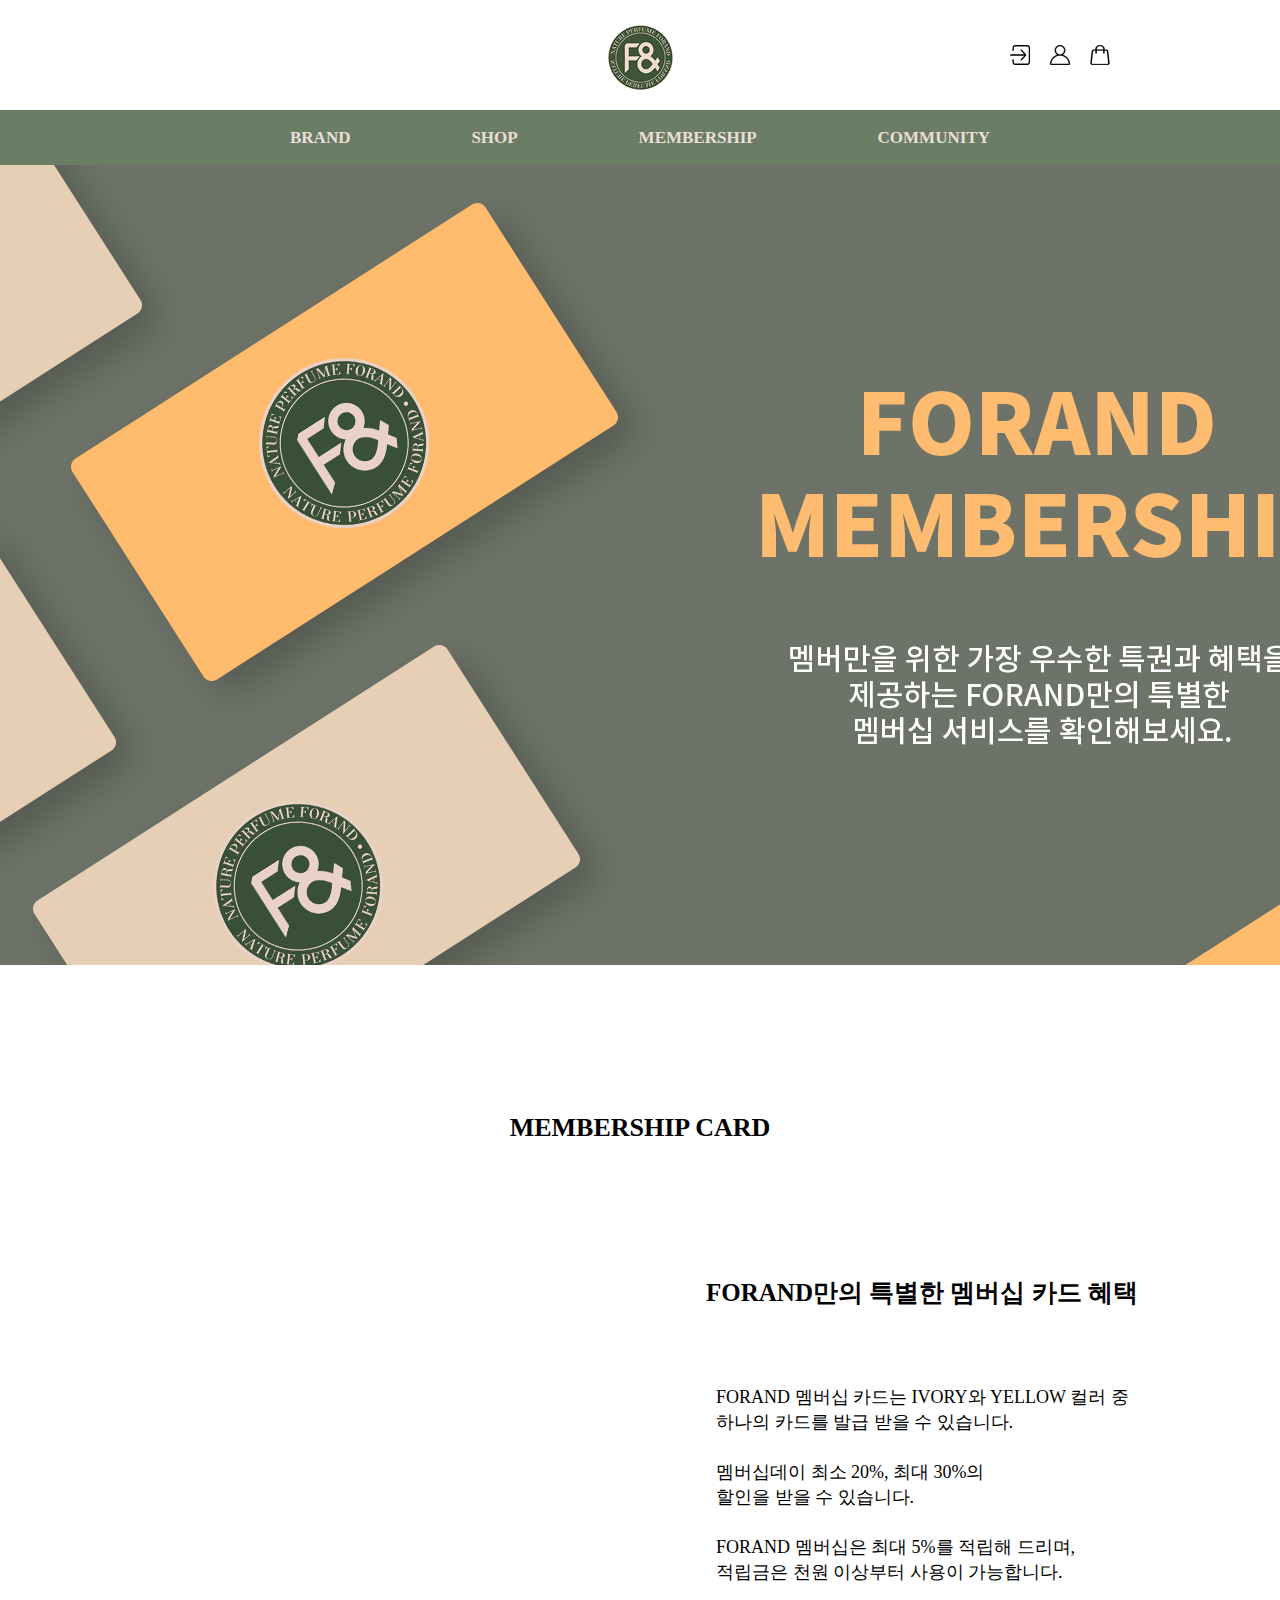
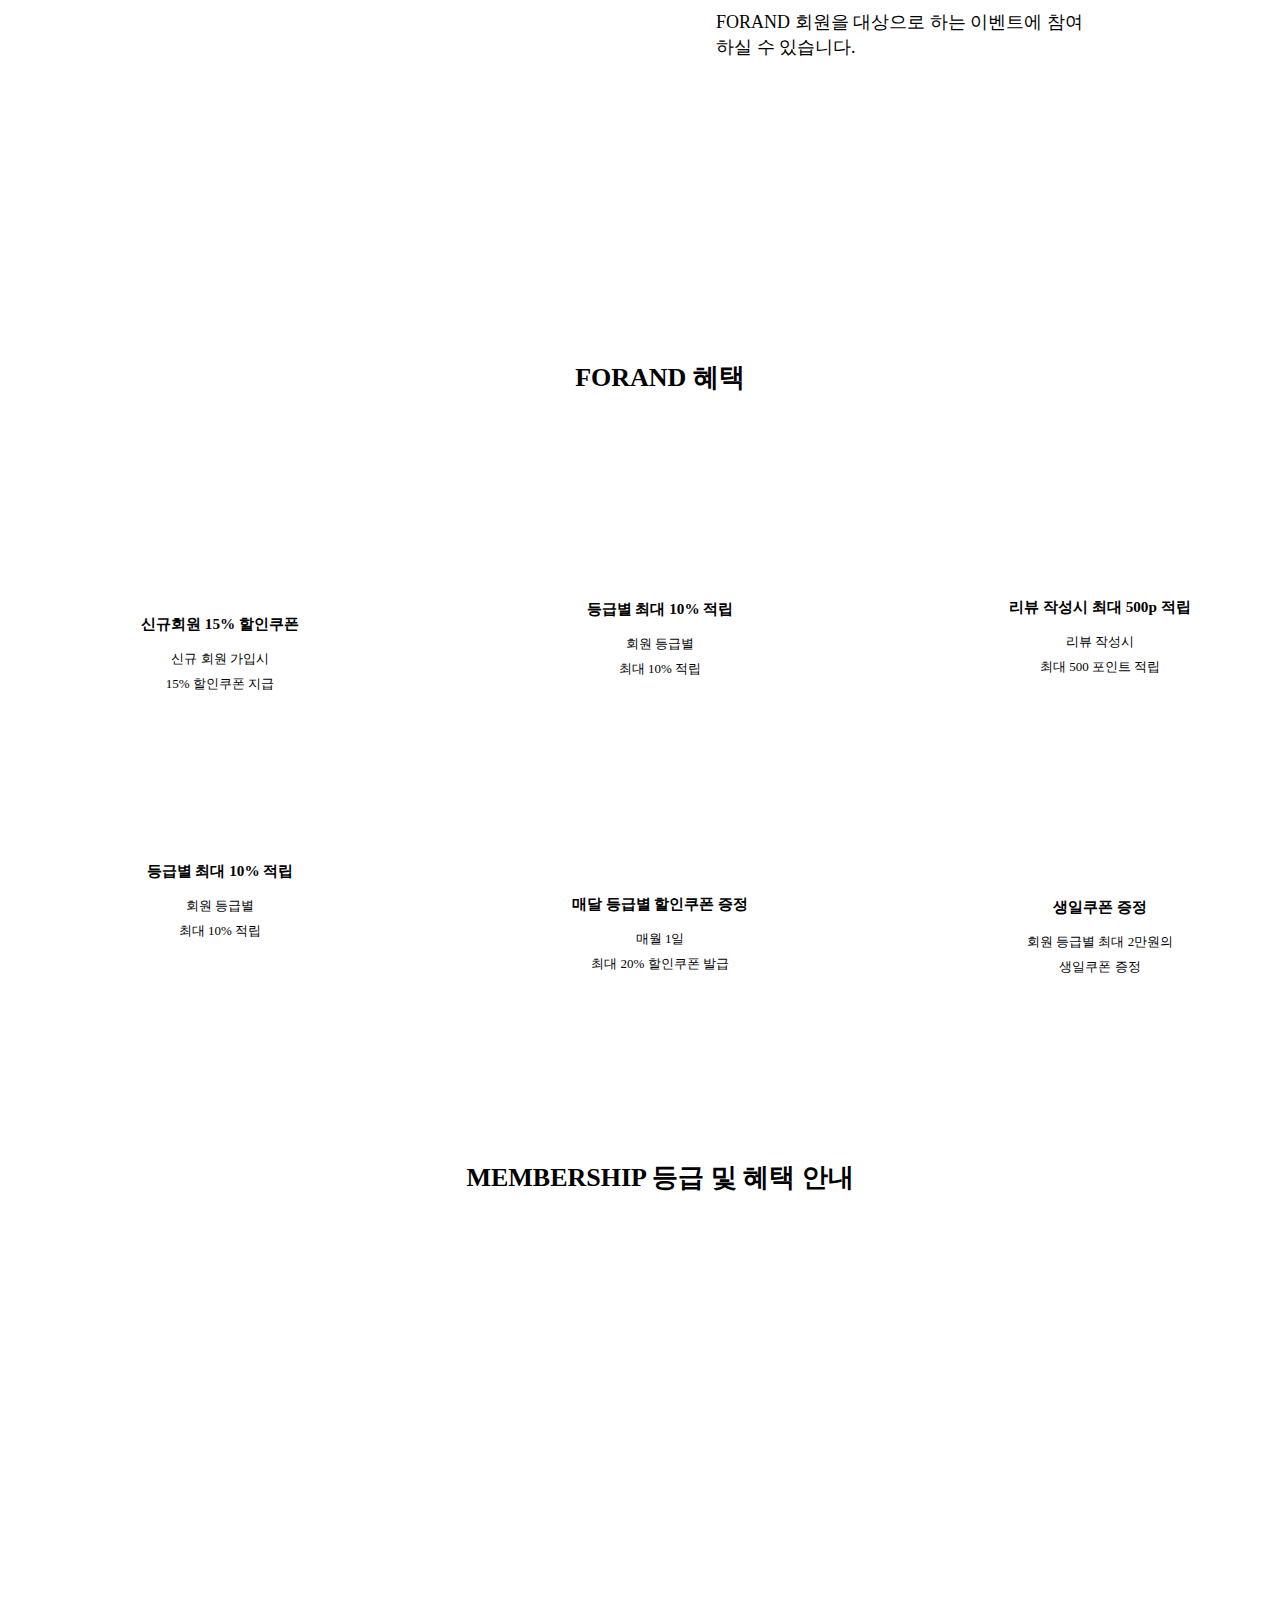
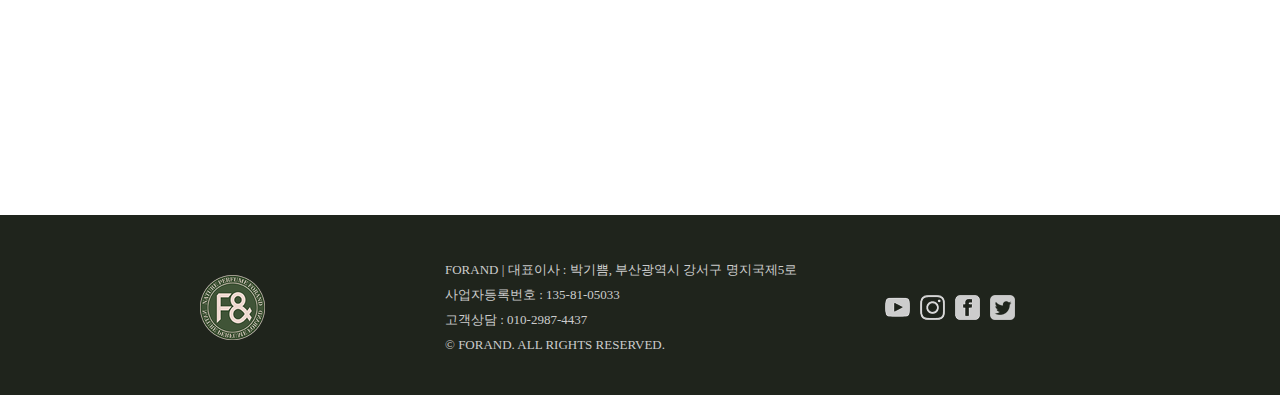
==== index.html @ 282c0494 "Update index.html" ====
<!DOCTYPE html>
<html lang="ko">
<head>
    <meta charset="UTF-8">
    <meta http-equiv="X-UA-Compatible" content="IE=edge">
    <meta name="viewport" content="width=device-width, initial-scale=1.0">
    <title>MEMBERSHIP</title>
    <link href="images/favicon.png" rel="icon" type="image/png"sizes="32x32"><!-- favicon -->
    <link rel="stylesheet" href="css/style.css"><!-- css -->
    
    <!-- AOS -->
    <link href="https://unpkg.com/aos@2.3.1/dist/aos.css" rel="stylesheet">
</head>
<body>
    <div id="header"><!-- header s --> 
        <ul class="icon">
            <li><a href="login.html"><img src="images/login.png" alt="로그인아이콘"></a></li>
            <li><a href="#"><img src="images/mypage.png" alt="마이페이지아이콘"></a></li>
            <li><a href="#"><img src="images/cart.png" alt="장바구니아이콘"></a></li>
        </ul>

        <div class="logo">   
            <a href="https://parkgippeum.github.io/FORAND/"><img src="images/logo.png" alt="forand로고"></a>
        </div>
        <div class="scroll-content"></div>
        
</div><!-- haeder f -->

<div class="nav"> <!-- nav s -->
	<ul>
	    <li><a href="#">BRAND</a>
		<div class="sub_bg">
		    <ul class="sub">
			<li class="gnb"><a href="https://parkgippeum.github.io/FORAND_sub1/#contents1">BRAND STORY</a></li>
			<li class="gnb"><a href="https://parkgippeum.github.io/FORAND_sub1/#contents2">PRODUCTION</a></li>
			<li class="gnb"><a href="https://parkgippeum.github.io/FORAND_sub1/#contents3">PRODUCT</a></li>
			<li class="sub1_img"><img src="images/sub1.jpg" alt="sub1 이미지"></li>
		    </ul>
		</div>

	    </li>
	    <li><a href="#">SHOP</a>
		<div class="sub_bg">
		    <ul class="sub">
			<li><a href="https://parkgippeum.github.io/FORAND_sub2/#contents1"><img src="images/sub2.png" alt="sub2 이미지"></a></li>
			<li class="gnb"><a href="https://parkgippeum.github.io/FORAND_sub2/#contents2">NEW</a></li>
			<li class="gnb"><a href="https://parkgippeum.github.io/FORAND_sub2/#contents3">PRODUCT</a></li>
			<li class="gnb"><a href="https://parkgippeum.github.io/FORAND_sub2/#contents4">EVENT</a></li>
		    </ul>
		</div>
	    </li>
	    <li><a href="#">MEMBERSHIP</a>
		<div class="sub_bg">
		    <ul class="sub">
			<li class="gnb"><a href="https://parkgippeum.github.io/FORAND_sub3/#contents1">MEMBERSHIP CARD</a></li>
			<li class="gnb"><a href="https://parkgippeum.github.io/FORAND_sub3/l#contents2">FORAND 혜택</a></li>
			<li class="gnb"><a href="https://parkgippeum.github.io/FORAND_sub3/#contents3">MEMBERSHIP 등급</a></li>
			<li><a href="https://parkgippeum.github.io/FORAND_sub3/#contents4"><img src="images/sub3.png" alt="sub3 이미지"></a></li>
		    </ul>
		</div>
	    </li>
	    <li><a href="#">COMMUNITY</a>
		<div class="sub_bg">
		    <ul class="sub">
			<li class="sub4_img"><a href="https://parkgippeum.github.io/FORAND_sub4/#banner"><img src="images/sub4.jpg" alt="sub4 이미지"></a></li>
			<li class="gnb"><a href="https://parkgippeum.github.io/FORAND_sub4/#contents1">FAQ</a></li>
			<li class="gnb"><a href="https://parkgippeum.github.io/FORAND_sub4/#contents2">공지사항</a></li>
			<li class="gnb"><a href="https://parkgippeum.github.io/FORAND_sub4/#box3">1:1문의</a></li>
			<li class="gnb"><a href="https://parkgippeum.github.io/FORAND_sub4/#box3">CONTECT US</a></li>
		    </ul>
		</div>
	    </li>
	</ul>
</div> <!-- nav f -->

<div id="banner"><!-- banner s -->

</div><!-- banner f -->

<div id="contents1"><!-- contents1 s -->
<h1>MEMBERSHIP CARD</h1>
<div class="card" data-aos="flip-right" data-aos-duration="2000" class="right">
<img src="images/card.png" alt="멤버쉽카드">
</div>
<div class="card_text">
    <h2>FORAND만의 특별한 멤버십 카드 혜택</h2>
    
    <p>FORAND 멤버십 카드는 IVORY와 YELLOW 컬러 중 <br> 
        하나의 카드를 발급 받을 수 있습니다. <br>     
        <br>
        멤버십데이 최소 20%, 최대 30%의 
        <br> 할인을 받을 수 있습니다. <br>
        <br>
        FORAND 멤버십은 최대 5%를 적립해 드리며,<br> 
        적립금은 천원 이상부터 사용이 가능합니다. <br>
        <br>
        FORAND 회원을 대상으로 하는 이벤트에 참여 <br>
        하실 수 있습니다. <br>
    </p>
</div>
</div><!-- contents2 f -->

<div id="contents2"><!-- contents2 s -->
<h1>FORAND 혜택</h1>
<ul class="coupon">
    <li><img data-aos="flip-up" data-aos-duration="1800" class="left" src="images/신규회원.png" alt="신규회원쿠폰">
        <h3>신규회원 15% 할인쿠폰</h3>
        <div class="coupon_text">신규 회원 가입시 <br> 
            15% 할인쿠폰 지급</div>
    </li>

    <li><img data-aos="flip-up" data-aos-duration="1800" class="left" src="images/등급별적립.png" alt="등급별적립">
        <h3>등급별 최대 10% 적립</h3>
        <div class="coupon_text">회원 등급별 <br>
            최대 10% 적립</div>
    </li>

    <li><img data-aos="flip-up" data-aos-duration="1800" class="left" src="images/리뷰작성.png" alt="리뷰작성">
        <h3>리뷰 작성시 최대 500p 적립</h3>
        <div class="coupon_text">리뷰 작성시 <br>
            최대 500 포인트 적립</div>
    </li>

    <li><img data-aos="flip-down" class="right" src="images/매달등급.png" alt="매달등급">
        <h3>등급별 최대 10% 적립</h3>
        <div class="coupon_text">회원 등급별 <br> 
            최대 10% 적립</div>
    </li>

    <li><img data-aos="flip-down" class="right" src="images/생일쿠폰.png" alt="생일쿠폰">
        <h3>매달 등급별 할인쿠폰 증정</h3>
        <div class="coupon_text">매월 1일<br>
            최대 20% 할인쿠폰 발급</div>
    </li>

    <li><img data-aos="flip-down" class="right" src="images/무료배송.png" alt="무료배송">
        <h3>생일쿠폰 증정</h3>
        <div class="coupon_text">회원 등급별 최대 2만원의 <br>
            생일쿠폰 증정</div>
    </li>
</ul>
</div><!-- contents2 f -->

<div id="contents3"><!-- contents3 s -->
<h1>MEMBERSHIP 등급 및 혜택 안내</h1>
<ul class="level">
    <li class="level1" data-aos="fade-up" data-aos-duration="3000" class="left">
        <img data-aos="fade-right" class="left" src="images/welcome.png" alt="welcome등급">
        <h2>WELCOME 등급</h2>
        <p>가입즉시~ 5만원 미만 (180일) <br>
            적립 3% ㅣ 매달 7% 할인쿠폰 발급<br>
            등급변경 기준일 직전 180일간 <br>
            누적 구매금액 기준
        </p>
    </li>

    <li class="level2" data-aos="fade-down" data-aos-duration="3000" class="right">
        <img data-aos="fade-down" class="right" src="images/green.png" alt="green등급">
        <h2>GREEN 등급</h2>
        <p>5만원 이상 ~ 15만원 미만 (180일)<br>
            적립 3% ㅣ매달 12% 할인쿠폰 발급<br>
            등급변경시 5% 할인쿠폰 추가 발급
        </p>
    </li>

    <li class="level3" data-aos="fade-up" data-aos-duration="3000" class="left">
        <img data-aos="fade-left" class="right" src="images/vip.png" alt="vip등급">
        <h2>VIP 등급</h2>
        <p>15만원 이상 (180일)<br>
            적립 6% ㅣ 매달 20% 할인쿠폰 발급<br>
            등급변경시 10% 할인쿠폰 추가 발급
        </p>
    </li>
</ul>
</div> <!-- contents3 f -->

<div id="footer"><!-- footer s -->
    <div class="footer_inner">
        <a href="https://parkgippeum.github.io/FORAND/" class="footer_logo"><img src="images/footer_logo.png" alt="footer_logo"></a>

        <p class="text">
            FORAND  |  대표이사 : 박기쁨,  부산광역시 강서구 명지국제5로 <br>
            사업자등록번호 : 135-81-05033  <br>
            고객상담 : 010-2987-4437 <br>
            © FORAND. ALL RIGHTS RESERVED.
        </p>

        <div class="sns">
            <ul class="sns_icon">
                <li><a href="https://www.youtube.com/"><img src="images/youtube.png" alt="유튜브아이콘"></a></li>
                <li><a href="#"><img src="images/instagram.png" alt="인스타그램아이콘"></a></li>
                <li><a href="#"><img src="images/facebook.png" alt="페이스북아이콘"></a></li>
                <li><a href="#"><img src="images/twitter.png" alt="트위터아이콘"></a></li>
            </ul>
        </div>
    </div>
</div><!-- footer f -->

<a href="#" class="top"><img src="images/top.png" alt="top버튼"></a>

    <!--js 메뉴상단고정, AOS스크롤-->
	<script src="js/jquery-3.5.1.min.js"></script>
    <script src="https://unpkg.com/aos@2.3.1/dist/aos.js"></script>
	<script src="js/script.js"></script>

    <script src="js/jquery-3.4.1.min.js"></script>
	<script src="js/script1.js"></script>
    
</body>
</html>
---- css/style.css ----
*{margin: 0; padding: 0;}
ul{list-style: none;}
a{text-decoration: none; color: #000;}

body{font-family: 'Noto Sans kr';
    font-size: 13px;
    line-height: 25px;
    color: #000;
}

.top{position:fixed; bottom:50px; right:50px; display:none;}

/* header */
#header{width: 100%; height: 110px;}
.header_inner{width: 1320px; margin: 0 auto; position: relative;}
.icon{position:absolute; top:45px; right:150px;}
.icon li{float: left; padding-right: 20px;}

.logo{position:absolute; top:25px; left:50%; margin-left: -32.5px;}

.icon li:hover{opacity: 0.5; color: #000;}

/* nav */
.nav{width: 100%;
    text-align: center;
    background-color: #6b7d64;
    text-transform:uppercase;
    z-index: 95;
    position: relative;
}

.nav ul{
    width:800px;
	margin:auto;
    display:flex;
	justify-content:space-between;}

.nav>ul>li{float: left;}
.nav>ul>li>a{display:block; padding:15px 50px; font-size: 17px; font-weight: bold; color: #eaded9;}
.nav>ul>li>a:hover{color:rgb(67, 77, 63)}

.nav li:hover .sub_bg{display:block;}

.sub_bg{width:100%; background-color: #fff; height:180px;
    position:absolute; top: 55px; left:0;
    display:none; background-color: #fff5e6; font-weight: bold; font-size: 18px; border-bottom: 1px solid #405437;
}
.sub li a{color: #405437;}

.gnb{text-align: center; padding-top: 70px;}
.sub img{padding-top: 12px;}
.sub1_img{padding: 7px;}
.sub4_img{padding-top: 30px;}
.sub li a:hover{color: rgb(231, 198, 155);}

.scroll-content{
    height: 2000px;
}
.scroll-fixed{
    position: fixed;
    top: 0px;
}

/* banner */
#banner{width: 100%; margin: 0 auto; height: 800px; background: url(../images/membershipbanner.jpg) no-repeat center top;}

/* contents1 */
#contents1{width: 1280px; height: 700px; margin: 150px auto;}
h1{text-align: center; padding-bottom: 50px;}
.card{float: left;}
.card_text{float: left; padding: 90px 0 0 80px;}
#contents1 h2{padding-bottom: 30px; font-size: 25px;}
#contents1 p{font-size: 18px; padding: 50px 0 0 10px;}

/* contnets2 */
#contents2{width: 1320px; height: 800px; margin: 0 auto;}
.coupon{float: right;}
.coupon li{width:440px; height: 300px; float: left; text-align: center;}
.coupon h3{padding: 10px 0;}

/* contents3 */
#contents3{width: 1320px; height: 650px; margin: 0 auto;}
.level{float: left; }
.level li{float: left; width: 300px; height: 450px; text-align: center; padding-top: 30px; }

.level1{border: 4px solid #e6cfb5;}
.level2{border: 4px solid #6d7368; margin:0 198px;}
.level3{border: 4px solid #ffbb6d;}
.level p{padding-top: 20px;}
.level h2{padding-top: 35px;}

/* footer */
#footer{width: 100%; height: 180px; background-color: #1f241c;}
.footer_inner{width: 1320px; margin: 0 auto;}
.footer_logo{float: left; margin: 60px 0 0px 200px;}

.text{float: left; margin: 42px 0 0 180px; color: #ccc;}

.sns{float: right; margin: 75px 300px 0 0;}
.sns_icon li{float: left; padding: 5px;}
.sns li a:hover{opacity: 0.5; color: #fff;}
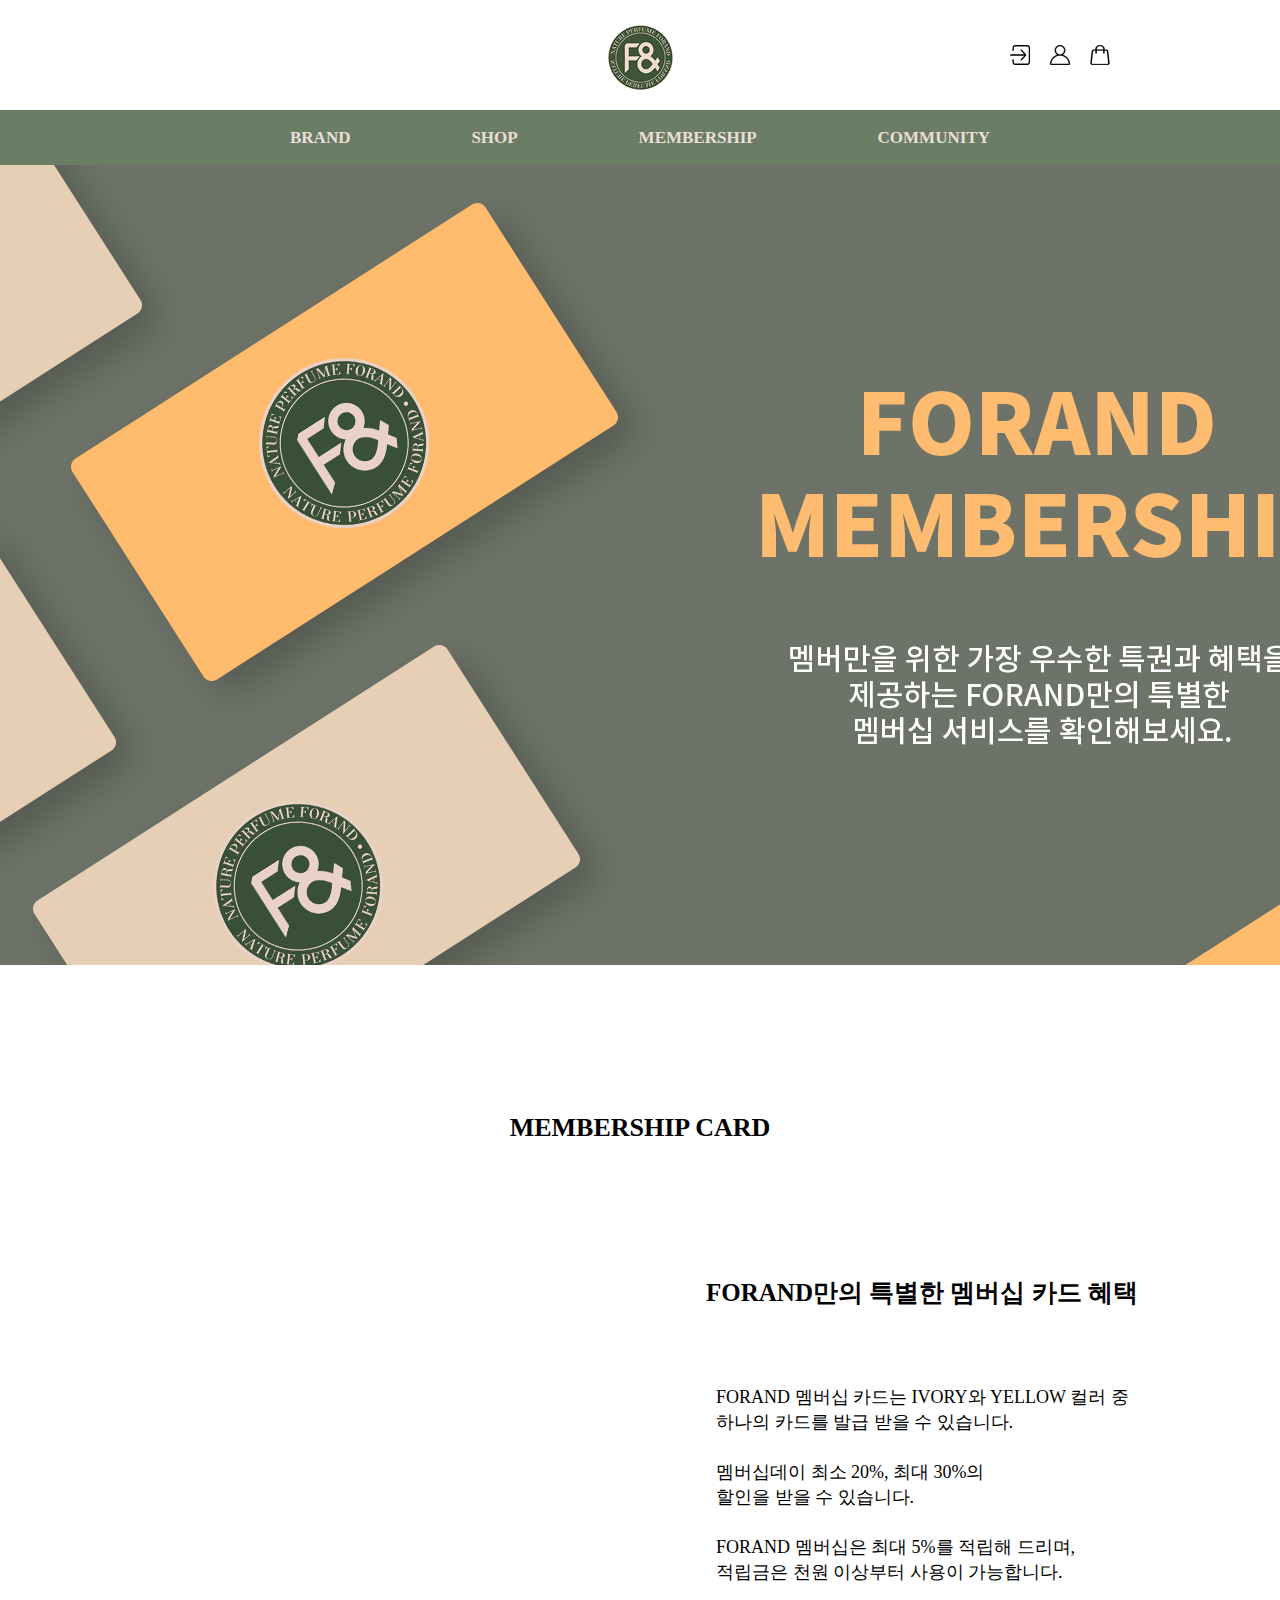
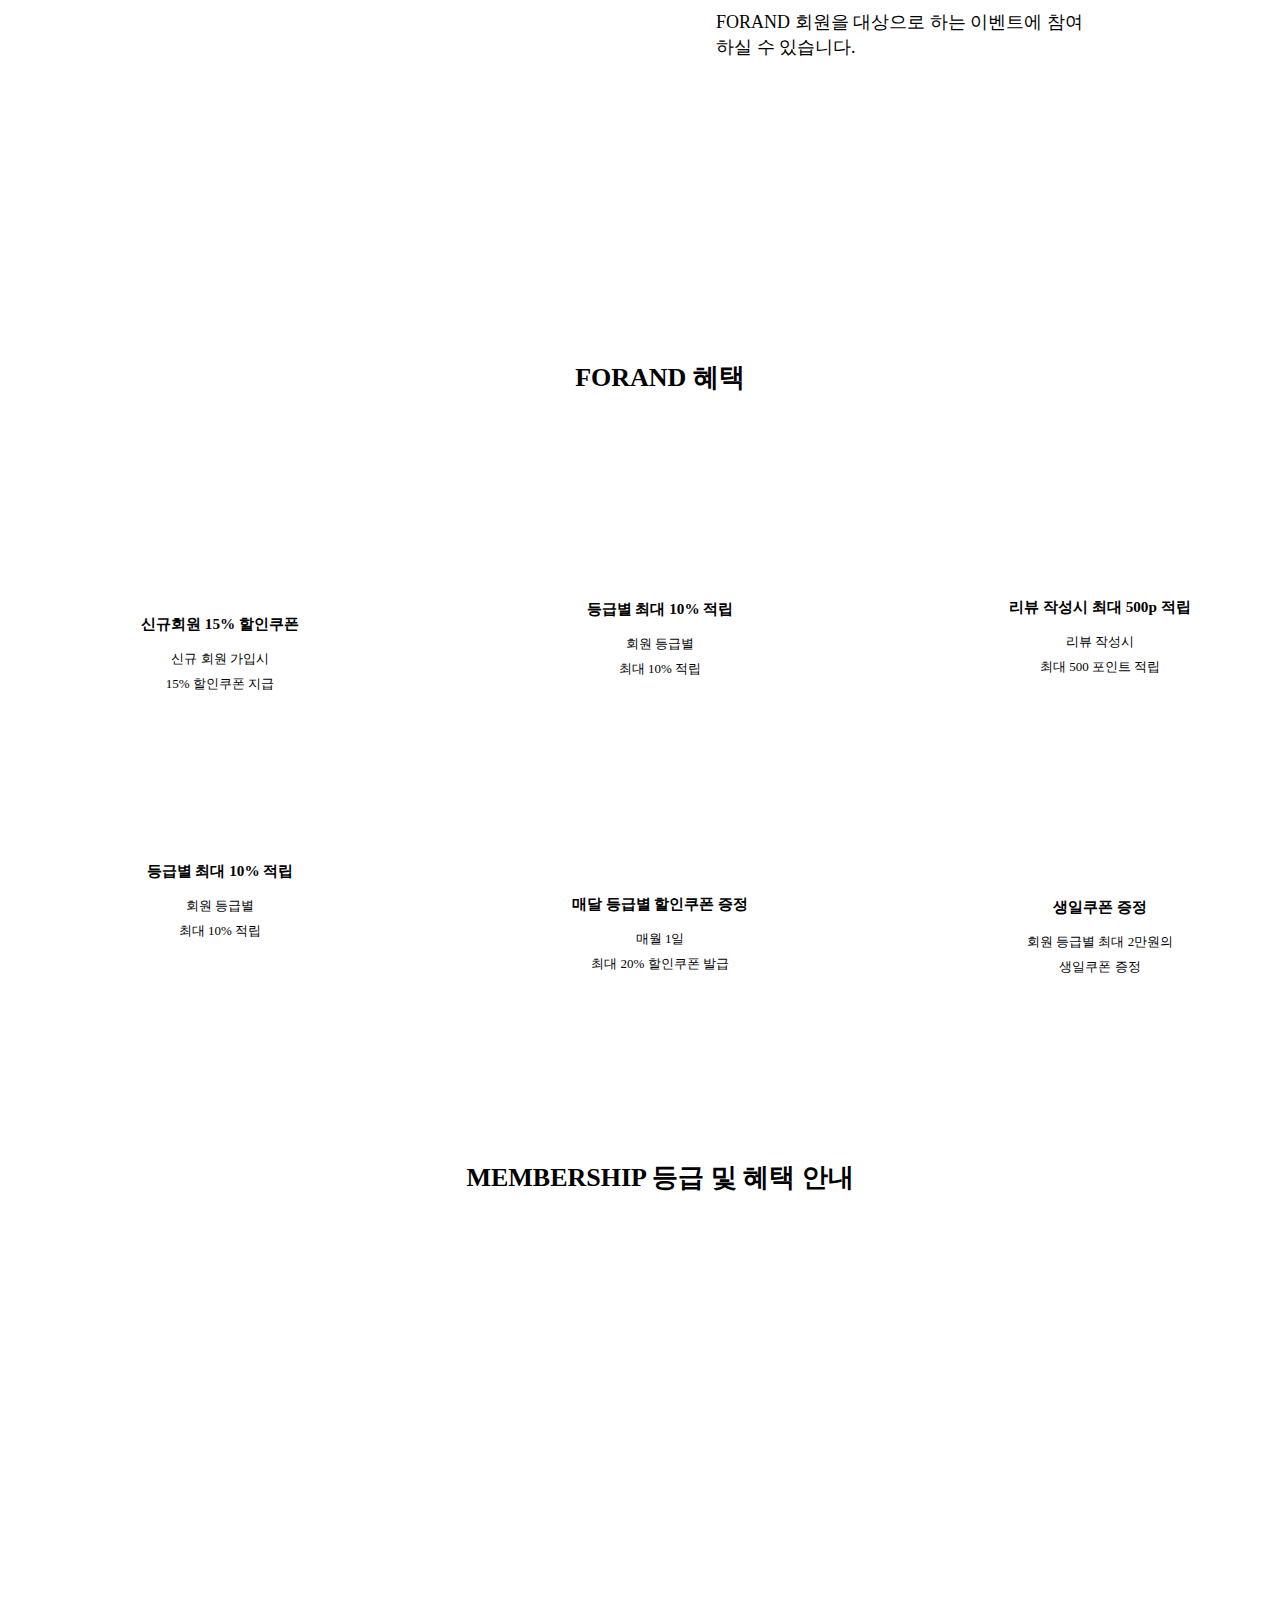
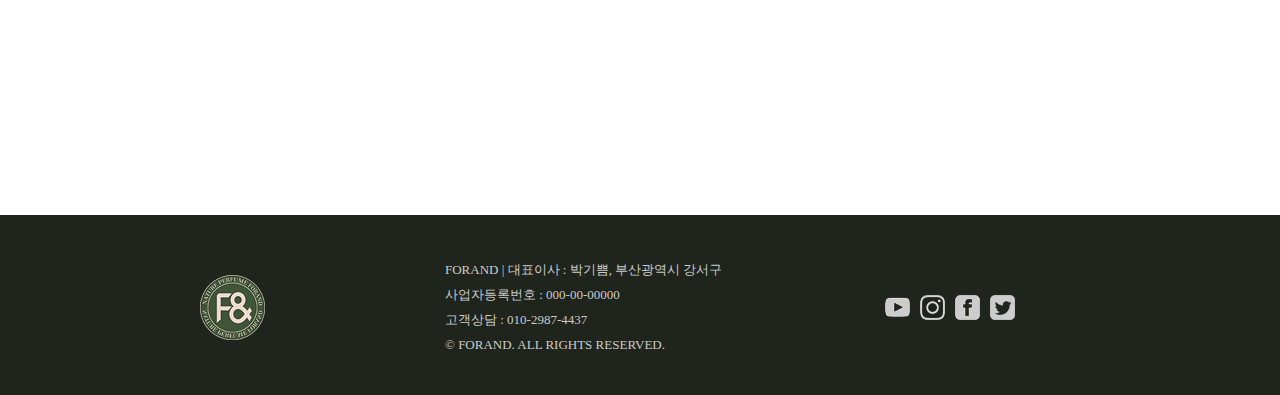
==== commit 8f51d876: "Update index.html" ====
--- a/index.html
+++ b/index.html
@@ -4,6 +4,7 @@
     <meta charset="UTF-8">
     <meta http-equiv="X-UA-Compatible" content="IE=edge">
     <meta name="viewport" content="width=device-width, initial-scale=1.0">
+    <meta name="viewport" content="width=1400">
     <title>MEMBERSHIP</title>
     <link href="images/favicon.png" rel="icon" type="image/png"sizes="32x32"><!-- favicon -->
     <link rel="stylesheet" href="css/style.css"><!-- css -->
@@ -18,61 +19,72 @@
             <li><a href="#"><img src="images/mypage.png" alt="마이페이지아이콘"></a></li>
             <li><a href="#"><img src="images/cart.png" alt="장바구니아이콘"></a></li>
         </ul>
-
+    
         <div class="logo">   
             <a href="https://parkgippeum.github.io/FORAND/"><img src="images/logo.png" alt="forand로고"></a>
         </div>
         <div class="scroll-content"></div>
         
-</div><!-- haeder f -->
-
-<div class="nav"> <!-- nav s -->
-	<ul>
-	    <li><a href="#">BRAND</a>
-		<div class="sub_bg">
-		    <ul class="sub">
-			<li class="gnb"><a href="https://parkgippeum.github.io/FORAND_sub1/#contents1">BRAND STORY</a></li>
-			<li class="gnb"><a href="https://parkgippeum.github.io/FORAND_sub1/#contents2">PRODUCTION</a></li>
-			<li class="gnb"><a href="https://parkgippeum.github.io/FORAND_sub1/#contents3">PRODUCT</a></li>
-			<li class="sub1_img"><img src="images/sub1.jpg" alt="sub1 이미지"></li>
-		    </ul>
-		</div>
-
-	    </li>
-	    <li><a href="#">SHOP</a>
-		<div class="sub_bg">
-		    <ul class="sub">
-			<li><a href="https://parkgippeum.github.io/FORAND_sub2/#contents1"><img src="images/sub2.png" alt="sub2 이미지"></a></li>
-			<li class="gnb"><a href="https://parkgippeum.github.io/FORAND_sub2/#contents2">NEW</a></li>
-			<li class="gnb"><a href="https://parkgippeum.github.io/FORAND_sub2/#contents3">PRODUCT</a></li>
-			<li class="gnb"><a href="https://parkgippeum.github.io/FORAND_sub2/#contents4">EVENT</a></li>
-		    </ul>
-		</div>
-	    </li>
-	    <li><a href="#">MEMBERSHIP</a>
-		<div class="sub_bg">
-		    <ul class="sub">
-			<li class="gnb"><a href="https://parkgippeum.github.io/FORAND_sub3/#contents1">MEMBERSHIP CARD</a></li>
-			<li class="gnb"><a href="https://parkgippeum.github.io/FORAND_sub3/l#contents2">FORAND 혜택</a></li>
-			<li class="gnb"><a href="https://parkgippeum.github.io/FORAND_sub3/#contents3">MEMBERSHIP 등급</a></li>
-			<li><a href="https://parkgippeum.github.io/FORAND_sub3/#contents4"><img src="images/sub3.png" alt="sub3 이미지"></a></li>
-		    </ul>
-		</div>
-	    </li>
-	    <li><a href="#">COMMUNITY</a>
-		<div class="sub_bg">
-		    <ul class="sub">
-			<li class="sub4_img"><a href="https://parkgippeum.github.io/FORAND_sub4/#banner"><img src="images/sub4.jpg" alt="sub4 이미지"></a></li>
-			<li class="gnb"><a href="https://parkgippeum.github.io/FORAND_sub4/#contents1">FAQ</a></li>
-			<li class="gnb"><a href="https://parkgippeum.github.io/FORAND_sub4/#contents2">공지사항</a></li>
-			<li class="gnb"><a href="https://parkgippeum.github.io/FORAND_sub4/#box3">1:1문의</a></li>
-			<li class="gnb"><a href="https://parkgippeum.github.io/FORAND_sub4/#box3">CONTECT US</a></li>
-		    </ul>
-		</div>
-	    </li>
-	</ul>
-</div> <!-- nav f -->
-
+    </div><!-- haeder f -->
+    
+    <div class="nav"> <!-- nav s -->
+    <ul>
+        <li><a href="https://parkgippeum.github.io/FORAND_sub1/">BRAND</a>
+            <div class="sub_bg">
+                <ul class="sub">
+                    <li class="gnb1"><a href="https://parkgippeum.github.io/FORAND_sub1/#contents1">BRAND STORY <br> </a></li>
+                    <li class="gnb1"><a href="https://parkgippeum.github.io/FORAND_sub1/#contents2">PRODUCTION</a></li>
+                    <li class="gnb1"><a href="https://parkgippeum.github.io/FORAND_sub1/#contents3">PRODUCT</a></li>
+                
+                    <li class="sub_img1"><img src="images/navphoto3.jpg" alt="navphoto1" width="280" height="100"></li>
+                    <br>
+                    <li class="sub_img2"><img src="images/navphoto4.jpg" alt="navphoto1" width="280" height="100"></li>
+                </ul>
+            </div>
+            
+        </li>
+        <li><a href="https://parkgippeum.github.io/FORAND_sub2/">SHOP</a>
+            <div class="sub_bg">
+                <ul class="sub">
+                    <li class="gnb2"><a href="https://parkgippeum.github.io/FORAND_sub2/#contents2">NEW</a></li>
+                    <li class="gnb2"><a href="https://parkgippeum.github.io/FORAND_sub2/#contents3">PRODUCT</a></li>
+                    <li class="gnb2"><a href="https://parkgippeum.github.io/FORAND_sub2/#contents4">EVENT</a></li>
+    
+                    <li class="sub_img3"><img src="images/navphoto1.jpg" alt="navphoto1" width="280" height="100"></li>
+                    <br>
+                    <li class="sub_img4"><img src="images/navphoto2.jpg" alt="navphoto1" width="280" height="100"></li>
+                </ul>
+            </div>
+        </li>
+        <li><a href="https://parkgippeum.github.io/FORAND_sub3/">MEMBERSHIP</a>
+            <div class="sub_bg">
+                <ul class="sub">
+                    <li class="gnb1"><a href="https://parkgippeum.github.io/FORAND_sub3/#contents1">MEMBERSHIP CARD</a></li>
+                    <li class="gnb1"><a href="https://parkgippeum.github.io/FORAND_sub3/#contents2">FORAND 혜택</a></li>
+                    <li class="gnb1"><a href="https://parkgippeum.github.io/FORAND_sub3/#contents3">MEMBERSHIP 등급</a></li>
+    
+                    <li class="sub_img1"><img src="images/navphoto5.jpg" alt="navphoto1" width="280" height="100"></li>
+                    <li class="sub_img2"><img src="images/navphoto6.jpg" alt="navphoto1" width="280" height="100"></li>
+                </ul>
+            </div>
+        </li>
+        <li><a href="https://parkgippeum.github.io/FORAND_sub4/">COMMUNITY</a>
+            <div class="sub_bg">
+                <ul class="sub">
+                    <li class="gnb3"><a href="https://parkgippeum.github.io/FORAND_sub4/#contents1">FAQ</a></li>
+                    <li class="gnb3"><a href="https://parkgippeum.github.io/FORAND_sub4/#contents2">공지사항</a></li>
+                    <li class="gnb3"><a href="https://parkgippeum.github.io/FORAND_sub4/#box3">1:1문의</a></li>
+                    <li class="gnb3"><a href="https://parkgippeum.github.io/FORAND_sub4/#box3">CONTECT US</a></li>
+                    
+                    <li class="sub_img3"><img src="images/navphoto7.jpg" alt="navphoto1" width="280" height="100"></li>
+                    <li class="sub_img4"><img src="images/navphoto8.jpg" alt="navphoto1" width="280" height="100"></li>
+                </ul>
+            </div>
+        </li>
+    </ul>
+    </div> <!-- nav f -->
+    
+    
 <div id="banner"><!-- banner s -->
 
 </div><!-- banner f -->
@@ -179,18 +191,18 @@
         <a href="https://parkgippeum.github.io/FORAND/" class="footer_logo"><img src="images/footer_logo.png" alt="footer_logo"></a>
 
         <p class="text">
-            FORAND  |  대표이사 : 박기쁨,  부산광역시 강서구 명지국제5로 <br>
-            사업자등록번호 : 135-81-05033  <br>
+            FORAND  |  대표이사 : 박기쁨,  부산광역시 강서구 <br>
+            사업자등록번호 : 000-00-00000  <br>
             고객상담 : 010-2987-4437 <br>
             © FORAND. ALL RIGHTS RESERVED.
         </p>
 
         <div class="sns">
             <ul class="sns_icon">
-                <li><a href="https://www.youtube.com/"><img src="images/youtube.png" alt="유튜브아이콘"></a></li>
-                <li><a href="#"><img src="images/instagram.png" alt="인스타그램아이콘"></a></li>
-                <li><a href="#"><img src="images/facebook.png" alt="페이스북아이콘"></a></li>
-                <li><a href="#"><img src="images/twitter.png" alt="트위터아이콘"></a></li>
+                <li><a href="#none"><img src="images/youtube.png" alt="유튜브아이콘"></a></li>
+                <li><a href="#none"><img src="images/instagram.png" alt="인스타그램아이콘"></a></li>
+                <li><a href="#none"><img src="images/facebook.png" alt="페이스북아이콘"></a></li>
+                <li><a href="#none"><img src="images/twitter.png" alt="트위터아이콘"></a></li>
             </ul>
         </div>
     </div>
--- a/css/style.css
+++ b/css/style.css
@@ -10,7 +10,6 @@
 
 .top{position:fixed; bottom:50px; right:50px; display:none;}
 
-/* header */
 #header{width: 100%; height: 110px;}
 .header_inner{width: 1320px; margin: 0 auto; position: relative;}
 .icon{position:absolute; top:45px; right:150px;}
@@ -27,6 +26,7 @@
     text-transform:uppercase;
     z-index: 95;
     position: relative;
+    z-index: 90;
 }
 
 .nav ul{
@@ -37,16 +37,35 @@
 
 .nav>ul>li{float: left;}
 .nav>ul>li>a{display:block; padding:15px 50px; font-size: 17px; font-weight: bold; color: #eaded9;}
-.nav>ul>li>a:hover{color:rgb(67, 77, 63)}
+.nav>ul>li>a:hover{color:rgb(21, 33, 16)}
 
 .nav li:hover .sub_bg{display:block;}
 
-.sub_bg{width:100%; background-color: #fff; height:180px;
-    position:absolute; top: 55px; left:0;
-    display:none; background-color: #fff5e6; font-weight: bold; font-size: 18px; border-bottom: 1px solid #405437;
-}
+.sub_bg{width:100%; background-color: #fff; height:240px;
+    position:absolute; top: 54px; left:0;
+    display:none; background-image: url(../images/navbg.jpg);/* background-color: #f5ede0;*/ font-weight: bold; font-size: 18px;border-bottom: 1px solid #465d4e;}
+    
+.sub{position: relative;}
+.gnb1:nth-child(1){position: absolute; top: 50px; left: 500px;}
+.gnb1:nth-child(2){position: absolute; top: 100px; left: 500px;}
+.gnb1:nth-child(3){position: absolute; top: 150px; left: 500px;}
+.sub_img1{position: absolute; top: 0; left: 50px;}
+.sub_img2{position: absolute; top: 110px; left: 50px;}
+
+.gnb2:nth-child(1){position: absolute; top: 50px; right: 500px;}
+.gnb2:nth-child(2){position: absolute; top: 100px; right: 500px;}
+.gnb2:nth-child(3){position: absolute; top: 150px; right: 500px;}
+.sub_img3{position: absolute; top: 0; right: 50px;}
+.sub_img4{position: absolute; top: 110px; right: 50px;}
+
+.gnb3:nth-child(1){position: absolute; top: 30px; right: 500px;}
+.gnb3:nth-child(2){position: absolute; top: 80px; right: 500px;}
+.gnb3:nth-child(3){position: absolute; top: 130px; right: 500px;}
+.gnb3:nth-child(4){position: absolute; top: 180px; right: 500px;}
+.sub_img3{position: absolute; top: 0; right: 50px;}
+.sub_img4{position: absolute; top: 110px; right: 50px;}
+
 .sub li a{color: #405437;}
-
 .gnb{text-align: center; padding-top: 70px;}
 .sub img{padding-top: 12px;}
 .sub1_img{padding: 7px;}
@@ -60,6 +79,7 @@
     position: fixed;
     top: 0px;
 }
+
 
 /* banner */
 #banner{width: 100%; margin: 0 auto; height: 800px; background: url(../images/membershipbanner.jpg) no-repeat center top;}
@@ -80,11 +100,11 @@
 
 /* contents3 */
 #contents3{width: 1320px; height: 650px; margin: 0 auto;}
-.level{float: left; }
+.level{float: left; margin-left: 165px;}
 .level li{float: left; width: 300px; height: 450px; text-align: center; padding-top: 30px; }
 
 .level1{border: 4px solid #e6cfb5;}
-.level2{border: 4px solid #6d7368; margin:0 198px;}
+.level2{border: 4px solid #6d7368; margin:0 40px ;}
 .level3{border: 4px solid #ffbb6d;}
 .level p{padding-top: 20px;}
 .level h2{padding-top: 35px;}
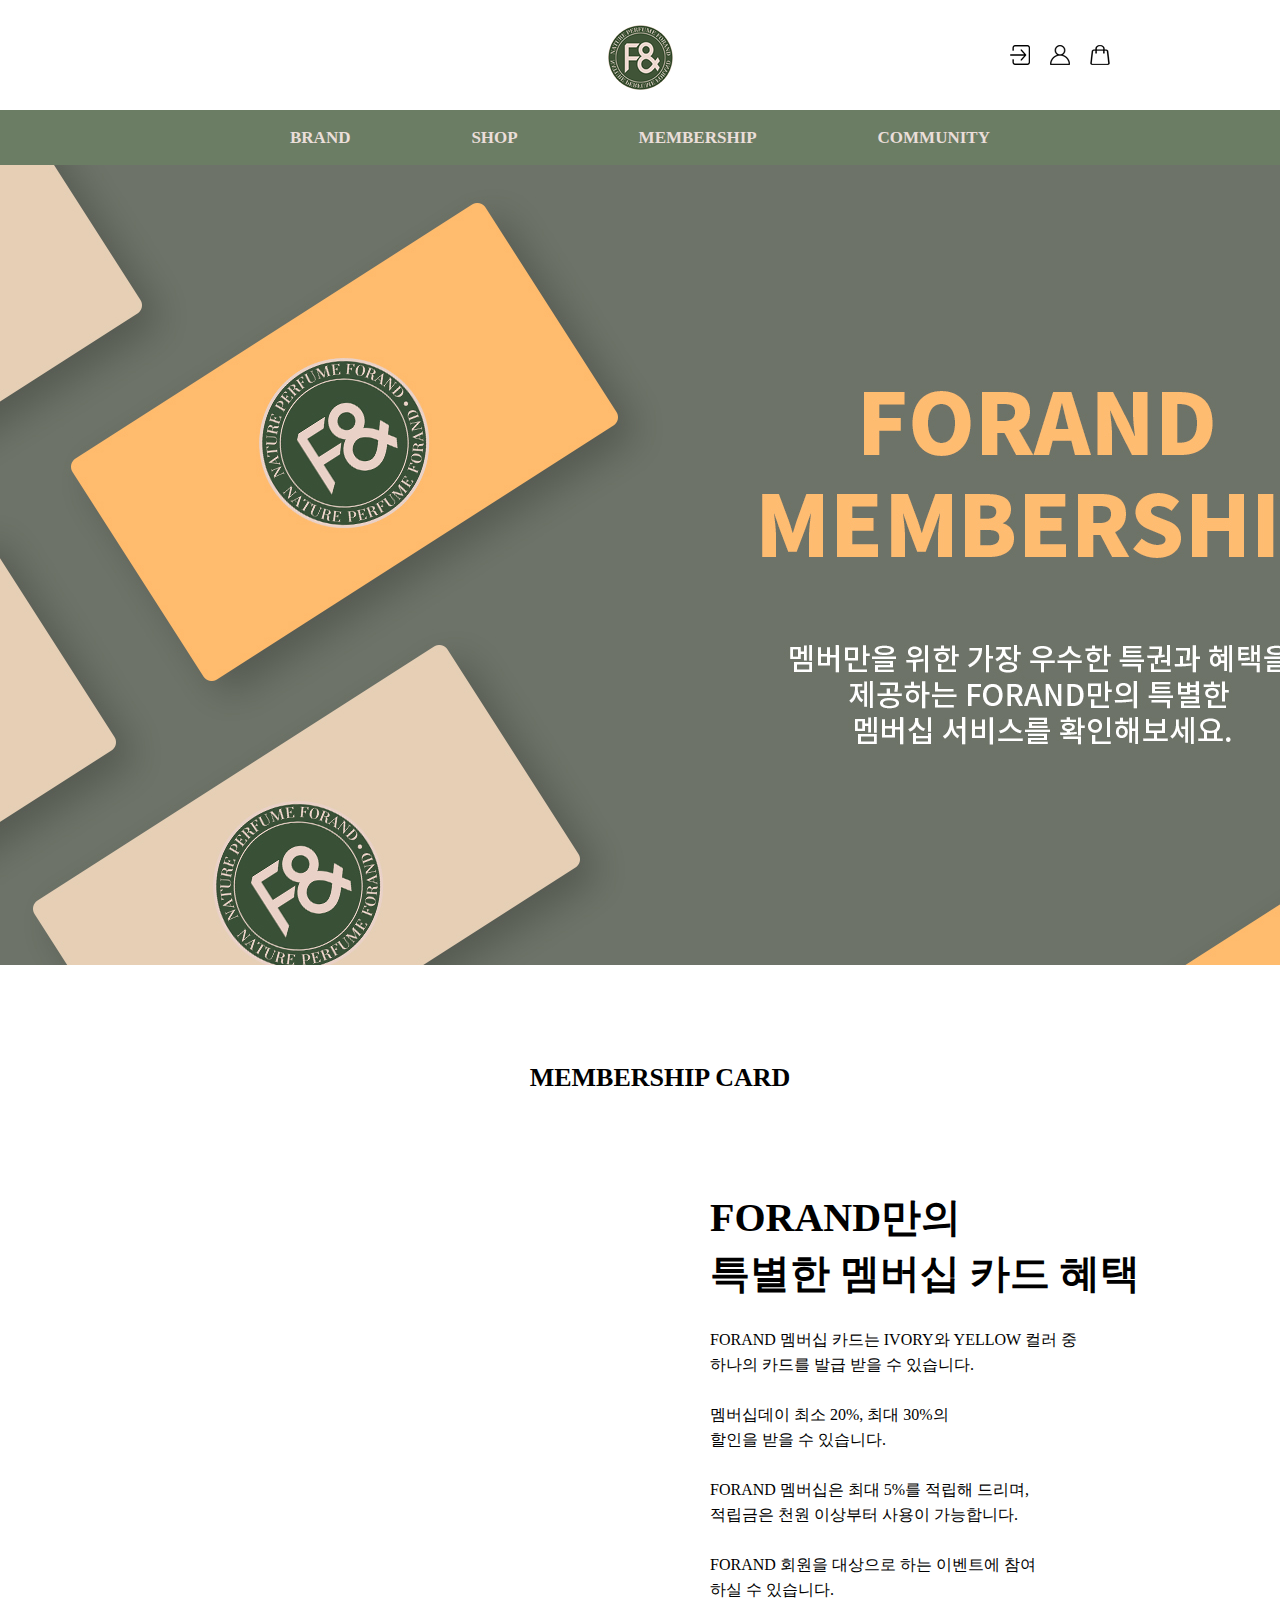
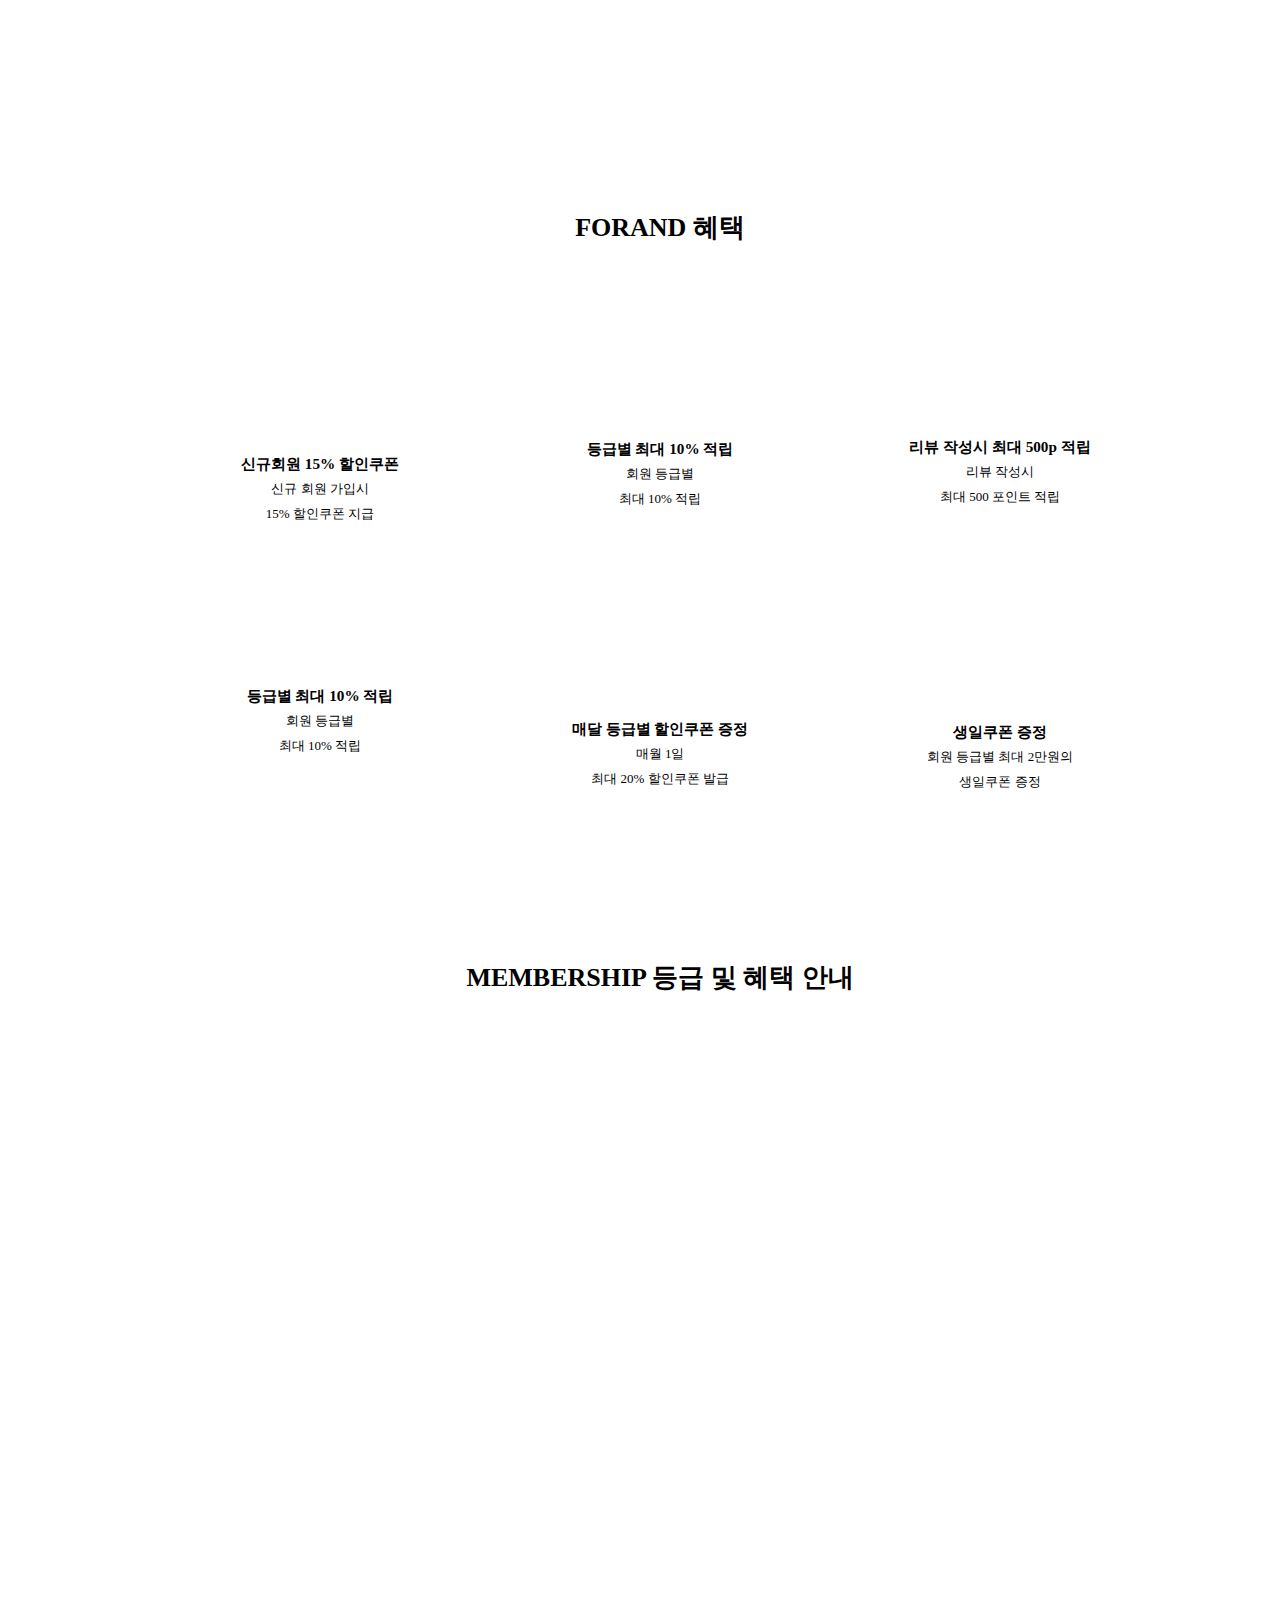
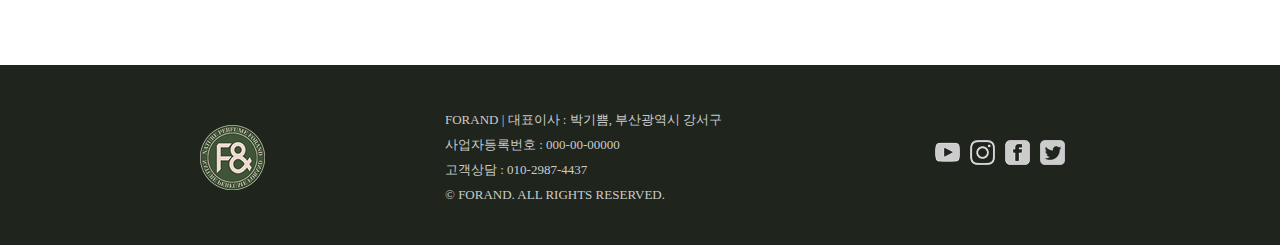
==== commit 3a6b7dbd: "Add files via upload" ====
--- a/index.html
+++ b/index.html
@@ -8,11 +8,11 @@
     <title>MEMBERSHIP</title>
     <link href="images/favicon.png" rel="icon" type="image/png"sizes="32x32"><!-- favicon -->
     <link rel="stylesheet" href="css/style.css"><!-- css -->
-    
+    <script src="js/script.js"></script>
     <!-- AOS -->
     <link href="https://unpkg.com/aos@2.3.1/dist/aos.css" rel="stylesheet">
 </head>
-<body>
+<body oncontextmenu="return false" ondragstart="return false" onselectstart="return false">
     <div id="header"><!-- header s --> 
         <ul class="icon">
             <li><a href="login.html"><img src="images/login.png" alt="로그인아이콘"></a></li>
@@ -90,100 +90,104 @@
 </div><!-- banner f -->
 
 <div id="contents1"><!-- contents1 s -->
-<h1>MEMBERSHIP CARD</h1>
-<div class="card" data-aos="flip-right" data-aos-duration="2000" class="right">
-<img src="images/card.png" alt="멤버쉽카드">
-</div>
-<div class="card_text">
-    <h2>FORAND만의 특별한 멤버십 카드 혜택</h2>
-    
-    <p>FORAND 멤버십 카드는 IVORY와 YELLOW 컬러 중 <br> 
-        하나의 카드를 발급 받을 수 있습니다. <br>     
-        <br>
-        멤버십데이 최소 20%, 최대 30%의 
-        <br> 할인을 받을 수 있습니다. <br>
-        <br>
-        FORAND 멤버십은 최대 5%를 적립해 드리며,<br> 
-        적립금은 천원 이상부터 사용이 가능합니다. <br>
-        <br>
-        FORAND 회원을 대상으로 하는 이벤트에 참여 <br>
-        하실 수 있습니다. <br>
-    </p>
-</div>
+    <div class="con1_inner">
+        <h1>MEMBERSHIP CARD</h1>
+        <div class="card_left" data-aos="flip-right" data-aos-duration="2000">
+        <img src="images/card.png" alt="멤버쉽카드">
+        </div>
+        <div class="card_text">
+            <h2>FORAND만의 <br>특별한 멤버십 카드 혜택</h2>
+            <br>
+            <p>FORAND 멤버십 카드는 IVORY와 YELLOW 컬러 중 <br> 
+                하나의 카드를 발급 받을 수 있습니다. <br>     
+                <br>
+                멤버십데이 최소 20%, 최대 30%의 
+                <br> 할인을 받을 수 있습니다. <br>
+                <br>
+                FORAND 멤버십은 최대 5%를 적립해 드리며,<br> 
+                적립금은 천원 이상부터 사용이 가능합니다. <br>
+                <br>
+                FORAND 회원을 대상으로 하는 이벤트에 참여 <br>
+                하실 수 있습니다. <br>
+            </p>
+        </div>
+    </div>
 </div><!-- contents2 f -->
 
 <div id="contents2"><!-- contents2 s -->
-<h1>FORAND 혜택</h1>
-<ul class="coupon">
-    <li><img data-aos="flip-up" data-aos-duration="1800" class="left" src="images/신규회원.png" alt="신규회원쿠폰">
-        <h3>신규회원 15% 할인쿠폰</h3>
-        <div class="coupon_text">신규 회원 가입시 <br> 
-            15% 할인쿠폰 지급</div>
-    </li>
-
-    <li><img data-aos="flip-up" data-aos-duration="1800" class="left" src="images/등급별적립.png" alt="등급별적립">
-        <h3>등급별 최대 10% 적립</h3>
-        <div class="coupon_text">회원 등급별 <br>
-            최대 10% 적립</div>
-    </li>
-
-    <li><img data-aos="flip-up" data-aos-duration="1800" class="left" src="images/리뷰작성.png" alt="리뷰작성">
-        <h3>리뷰 작성시 최대 500p 적립</h3>
-        <div class="coupon_text">리뷰 작성시 <br>
-            최대 500 포인트 적립</div>
-    </li>
-
-    <li><img data-aos="flip-down" class="right" src="images/매달등급.png" alt="매달등급">
-        <h3>등급별 최대 10% 적립</h3>
-        <div class="coupon_text">회원 등급별 <br> 
-            최대 10% 적립</div>
-    </li>
-
-    <li><img data-aos="flip-down" class="right" src="images/생일쿠폰.png" alt="생일쿠폰">
-        <h3>매달 등급별 할인쿠폰 증정</h3>
-        <div class="coupon_text">매월 1일<br>
-            최대 20% 할인쿠폰 발급</div>
-    </li>
-
-    <li><img data-aos="flip-down" class="right" src="images/무료배송.png" alt="무료배송">
-        <h3>생일쿠폰 증정</h3>
-        <div class="coupon_text">회원 등급별 최대 2만원의 <br>
-            생일쿠폰 증정</div>
-    </li>
-</ul>
+    <div class="con2_inner">
+        <h1>FORAND 혜택</h1>
+        <ul class="coupon">
+            <li class="first"><img data-aos="flip-up" data-aos-duration="1800" class="left" src="images/신규회원.png" alt="신규회원쿠폰">
+                <h3>신규회원 15% 할인쿠폰</h3>
+                <div class="coupon_text">신규 회원 가입시 <br> 
+                    15% 할인쿠폰 지급</div>
+            </li>
+
+            <li><img data-aos="flip-up" data-aos-duration="1800" class="left" src="images/등급별적립.png" alt="등급별적립">
+                <h3>등급별 최대 10% 적립</h3>
+                <div class="coupon_text">회원 등급별 <br>
+                    최대 10% 적립</div>
+            </li>
+
+            <li><img data-aos="flip-up" data-aos-duration="1800" class="left" src="images/리뷰작성.png" alt="리뷰작성">
+                <h3>리뷰 작성시 최대 500p 적립</h3>
+                <div class="coupon_text">리뷰 작성시 <br>
+                    최대 500 포인트 적립</div>
+            </li>
+
+            <li class="first"><img data-aos="flip-down" src="images/매달등급.png" alt="매달등급">
+                <h3>등급별 최대 10% 적립</h3>
+                <div class="coupon_text">회원 등급별 <br> 
+                    최대 10% 적립</div>
+            </li>
+
+            <li><img data-aos="flip-down" src="images/생일쿠폰.png" alt="생일쿠폰">
+                <h3>매달 등급별 할인쿠폰 증정</h3>
+                <div class="coupon_text">매월 1일<br>
+                    최대 20% 할인쿠폰 발급</div>
+            </li>
+
+            <li><img data-aos="flip-down" src="images/무료배송.png" alt="무료배송">
+                <h3>생일쿠폰 증정</h3>
+                <div class="coupon_text">회원 등급별 최대 2만원의 <br>
+                    생일쿠폰 증정</div>
+            </li>
+        </ul>
+    </div>
 </div><!-- contents2 f -->
 
 <div id="contents3"><!-- contents3 s -->
-<h1>MEMBERSHIP 등급 및 혜택 안내</h1>
-<ul class="level">
-    <li class="level1" data-aos="fade-up" data-aos-duration="3000" class="left">
-        <img data-aos="fade-right" class="left" src="images/welcome.png" alt="welcome등급">
-        <h2>WELCOME 등급</h2>
-        <p>가입즉시~ 5만원 미만 (180일) <br>
-            적립 3% ㅣ 매달 7% 할인쿠폰 발급<br>
-            등급변경 기준일 직전 180일간 <br>
-            누적 구매금액 기준
-        </p>
-    </li>
-
-    <li class="level2" data-aos="fade-down" data-aos-duration="3000" class="right">
-        <img data-aos="fade-down" class="right" src="images/green.png" alt="green등급">
-        <h2>GREEN 등급</h2>
-        <p>5만원 이상 ~ 15만원 미만 (180일)<br>
-            적립 3% ㅣ매달 12% 할인쿠폰 발급<br>
-            등급변경시 5% 할인쿠폰 추가 발급
-        </p>
-    </li>
-
-    <li class="level3" data-aos="fade-up" data-aos-duration="3000" class="left">
-        <img data-aos="fade-left" class="right" src="images/vip.png" alt="vip등급">
-        <h2>VIP 등급</h2>
-        <p>15만원 이상 (180일)<br>
-            적립 6% ㅣ 매달 20% 할인쿠폰 발급<br>
-            등급변경시 10% 할인쿠폰 추가 발급
-        </p>
-    </li>
-</ul>
+    <h1>MEMBERSHIP 등급 및 혜택 안내</h1>
+    <ul class="level">
+        <li class="level1" data-aos="fade-up" data-aos-duration="3000" class="left">
+            <img data-aos="fade-right" class="left" src="images/welcome.png" alt="welcome등급">
+            <h2>WELCOME 등급</h2>
+            <p>가입즉시~ 5만원 미만 (180일) <br>
+                적립 3% ㅣ 매달 7% 할인쿠폰 발급<br>
+                등급변경 기준일 직전 180일간 <br>
+                누적 구매금액 기준
+            </p>
+        </li>
+
+        <li class="level2" data-aos="fade-down" data-aos-duration="3000" class="right">
+            <img data-aos="fade-down" class="right" src="images/green.png" alt="green등급">
+            <h2>GREEN 등급</h2>
+            <p>5만원 이상 ~ 15만원 미만 (180일)<br>
+                적립 3% ㅣ매달 12% 할인쿠폰 발급<br>
+                등급변경시 5% 할인쿠폰 추가 발급
+            </p>
+        </li>
+
+        <li class="level3" data-aos="fade-up" data-aos-duration="3000" class="left">
+            <img data-aos="fade-left" class="right" src="images/vip.png" alt="vip등급">
+            <h2>VIP 등급</h2>
+            <p>15만원 이상 (180일)<br>
+                적립 6% ㅣ 매달 20% 할인쿠폰 발급<br>
+                등급변경시 10% 할인쿠폰 추가 발급
+            </p>
+        </li>
+    </ul>
 </div> <!-- contents3 f -->
 
 <div id="footer"><!-- footer s -->
--- a/css/style.css
+++ b/css/style.css
@@ -9,7 +9,7 @@
 }
 
 .top{position:fixed; bottom:50px; right:50px; display:none;}
-
+/* header */
 #header{width: 100%; height: 110px;}
 .header_inner{width: 1320px; margin: 0 auto; position: relative;}
 .icon{position:absolute; top:45px; right:150px;}
@@ -80,43 +80,109 @@
     top: 0px;
 }
 
-
 /* banner */
-#banner{width: 100%; margin: 0 auto; height: 800px; background: url(../images/membershipbanner.jpg) no-repeat center top;}
+#banner{width: 100%; 
+    height: 800px; 
+    margin: 0 auto; 
+    background: url(../images/membershipbanner.jpg) no-repeat center top;
+}
 
 /* contents1 */
-#contents1{width: 1280px; height: 700px; margin: 150px auto;}
-h1{text-align: center; padding-bottom: 50px;}
-.card{float: left;}
-.card_text{float: left; padding: 90px 0 0 80px;}
-#contents1 h2{padding-bottom: 30px; font-size: 25px;}
-#contents1 p{font-size: 18px; padding: 50px 0 0 10px;}
+#contents1{width: 100%;
+    height: 750px;
+    margin: 0 auto;
+}
+.con1_inner{width: 1320px;
+    height: 750px;
+    margin: 0 auto;
+}
 
-/* contnets2 */
-#contents2{width: 1320px; height: 800px; margin: 0 auto;}
-.coupon{float: right;}
-.coupon li{width:440px; height: 300px; float: left; text-align: center;}
-.coupon h3{padding: 10px 0;}
+.con1_inner h1{text-align: center;
+    padding: 100px 0 50px 0;
+}
+.card_left{width: 660px;
+    float: left;
+}
+
+.card_left img{width: 480px;
+    height: 550px;
+    padding-left: 150px;
+}
+.card_text{width: 660px;
+    float: left;
+    padding-top: 50px;
+}
+.card_text h2{font-size: 40px;
+    line-height: 56px;
+    padding-left: 50px;
+}
+.card_text p{font-size: 16px;
+    padding-left: 50px;
+}
+
+/* contents2 */
+#contents2{width: 100%;
+    height: 850px;
+    margin: 0 auto;
+}
+.con2_inner{width: 1320px;
+    height: 850px;
+    margin: 0 auto;
+}
+.con2_inner h1{text-align: center;
+    padding: 100px 0 50px 0;
+}
+.coupon{
+    width: 1320px;
+    height: 550px;
+    float: left;
+    text-align: center;
+}
+
+.coupon li{width: 340px;
+    height: 235.4px;
+    float: left;
+    padding-bottom: 50px;
+    text-align: center;
+}
+.first{padding-left: 150px;}
 
 /* contents3 */
-#contents3{width: 1320px; height: 650px; margin: 0 auto;}
-.level{float: left; margin-left: 165px;}
-.level li{float: left; width: 300px; height: 450px; text-align: center; padding-top: 30px; }
+#contents3{width: 1320px;
+    height: 700px;
+    margin: 0 auto;
+}
 
-.level1{border: 4px solid #e6cfb5;}
-.level2{border: 4px solid #6d7368; margin:0 40px ;}
-.level3{border: 4px solid #ffbb6d;}
-.level p{padding-top: 20px;}
-.level h2{padding-top: 35px;}
+#contents3 h1{text-align: center;}
+
+.level{float: left;}
+.level li{
+    width: 340px;
+    height: 460px;
+    float: left;
+    text-align: center;
+    padding-top: 70px;
+}
+.level li h2{padding-top: 50px;}
+.level1{border: 3px solid #e6cfb5;
+    margin: 50px 50px 0 100px;
+}
+.level2{border: 3px solid #6d7368;
+    margin: 50px 50px 0 0;
+}
+.level3{border: 3px solid #ffbb6d;
+    margin: 50px 0 0 0;
+}
+
 
 /* footer */
-#footer{width: 100%; height: 180px; background-color: #1f241c;}
+#footer{width: 100%; height: 180px; margin: 0 auto; background-color: #1f241c;}
 .footer_inner{width: 1320px; margin: 0 auto;}
 .footer_logo{float: left; margin: 60px 0 0px 200px;}
 
 .text{float: left; margin: 42px 0 0 180px; color: #ccc;}
 
-.sns{float: right; margin: 75px 300px 0 0;}
+.sns{float: right; margin-right: 250px; margin-top: 70px;}
 .sns_icon li{float: left; padding: 5px;}
-.sns li a:hover{opacity: 0.5; color: #fff;}
 
+.sns li a:hover{opacity: 0.5; color: #fff;}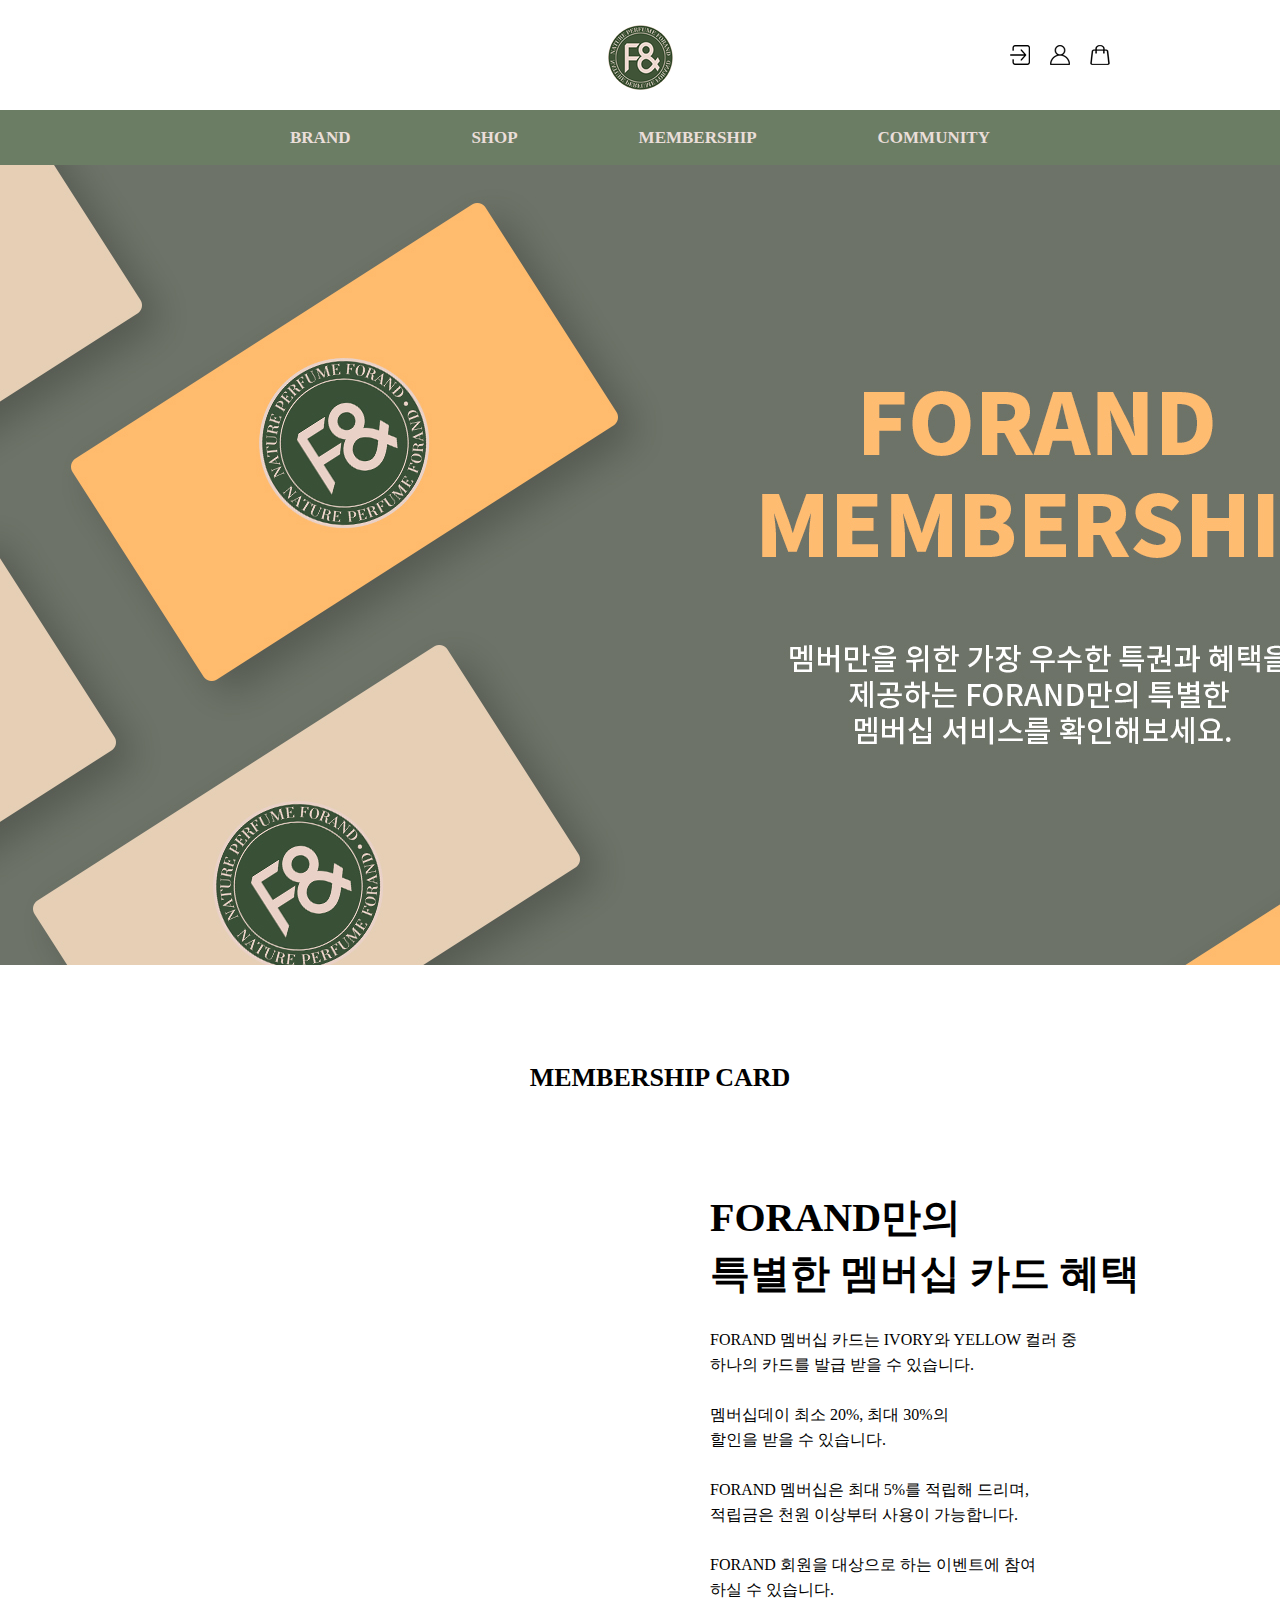
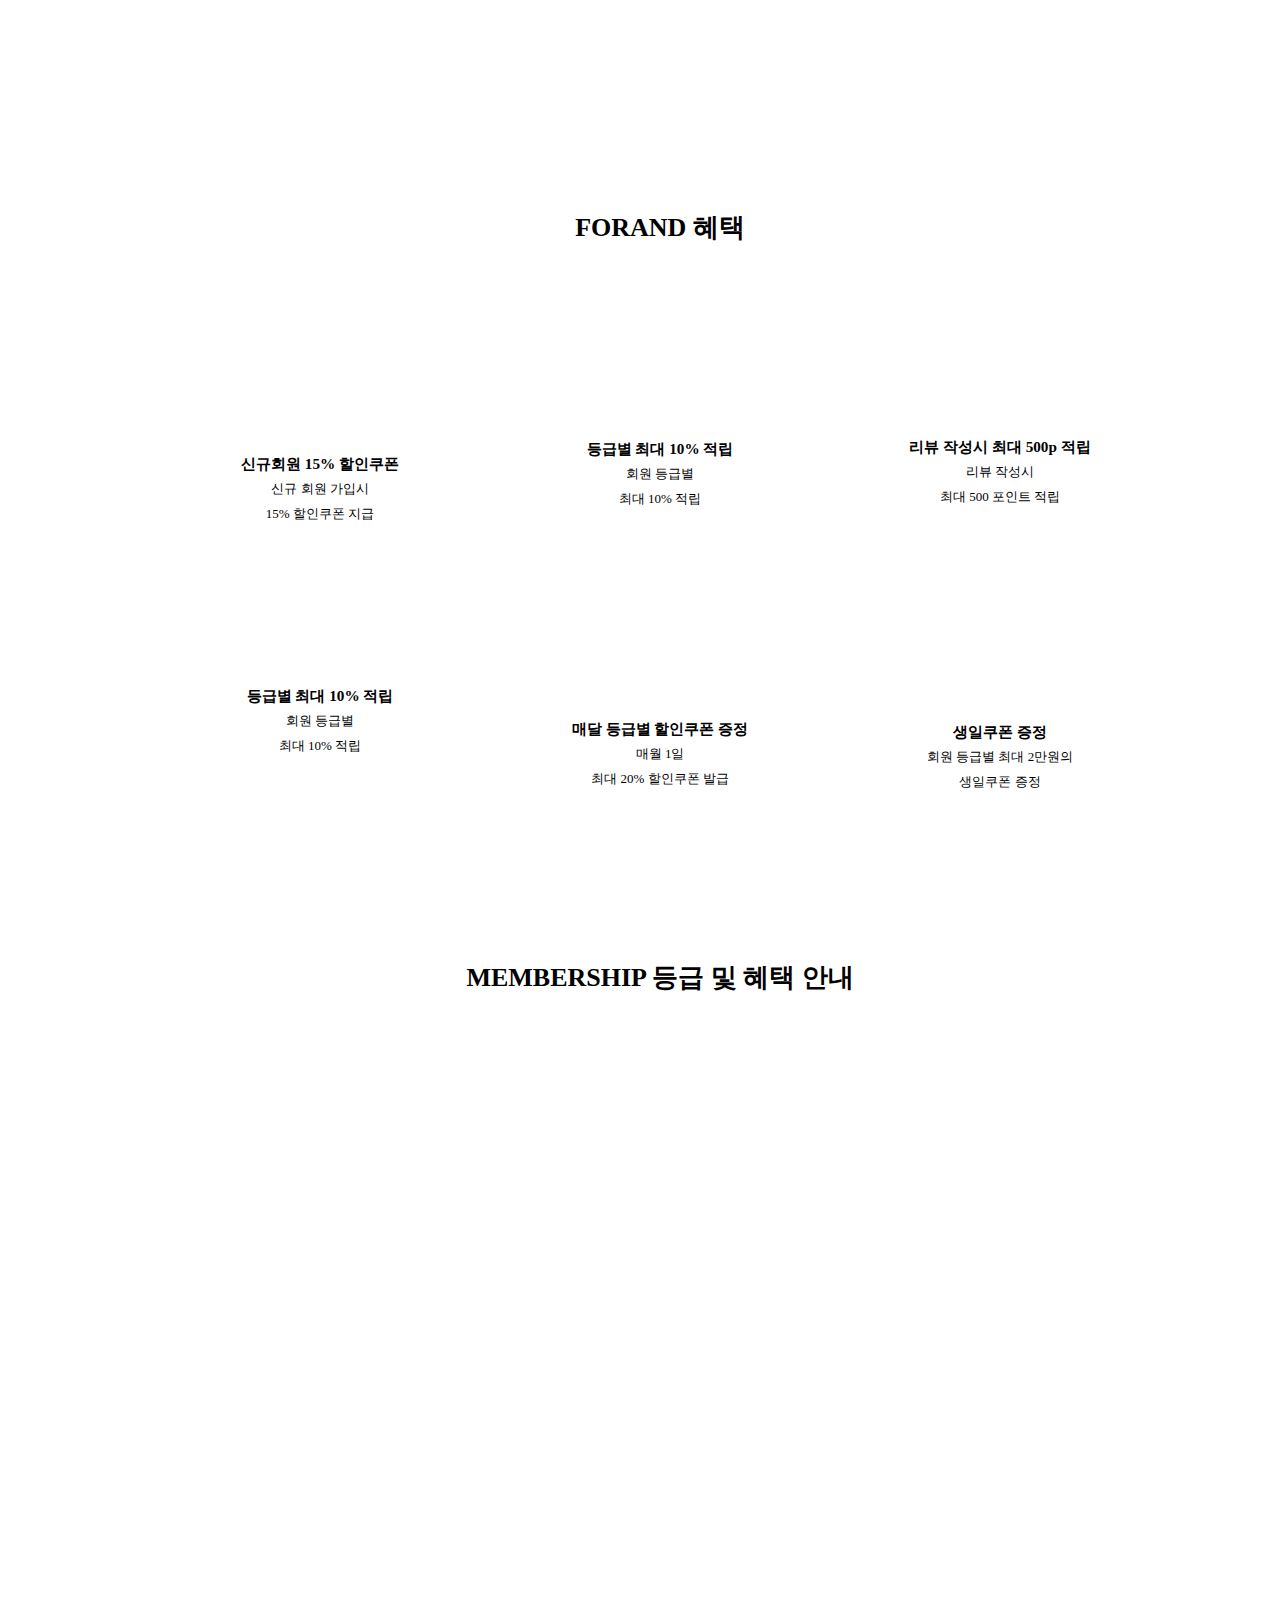
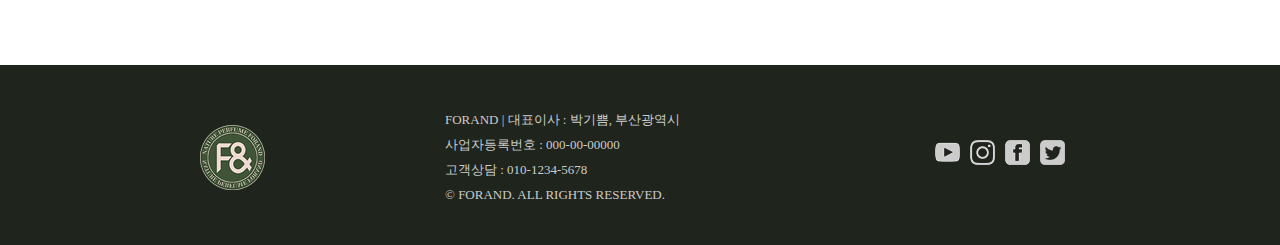
==== commit 8a2ccb87: "Update index.html" ====
--- a/index.html
+++ b/index.html
@@ -195,9 +195,9 @@
         <a href="https://parkgippeum.github.io/FORAND/" class="footer_logo"><img src="images/footer_logo.png" alt="footer_logo"></a>
 
         <p class="text">
-            FORAND  |  대표이사 : 박기쁨,  부산광역시 강서구 <br>
+            FORAND  |  대표이사 : 박기쁨, 부산광역시 <br>
             사업자등록번호 : 000-00-00000  <br>
-            고객상담 : 010-2987-4437 <br>
+            고객상담 : 010-1234-5678 <br>
             © FORAND. ALL RIGHTS RESERVED.
         </p>
 
